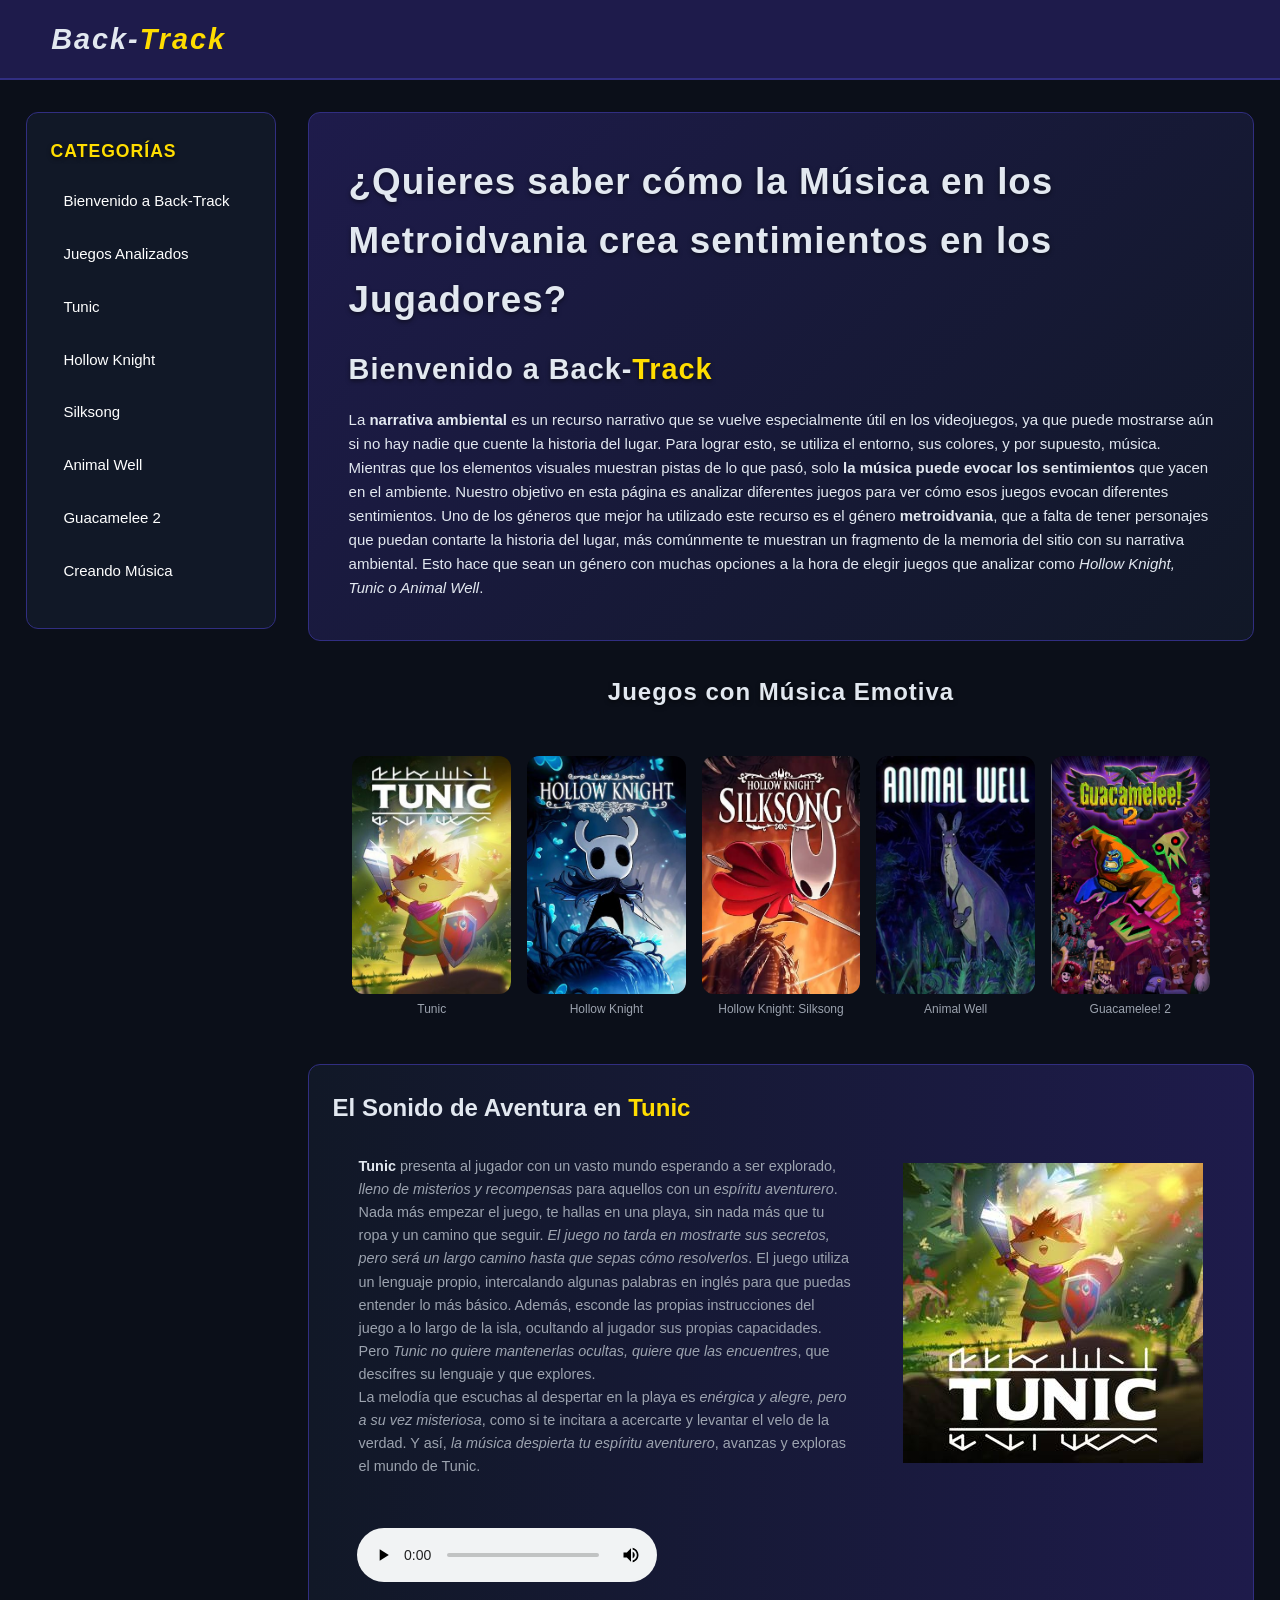
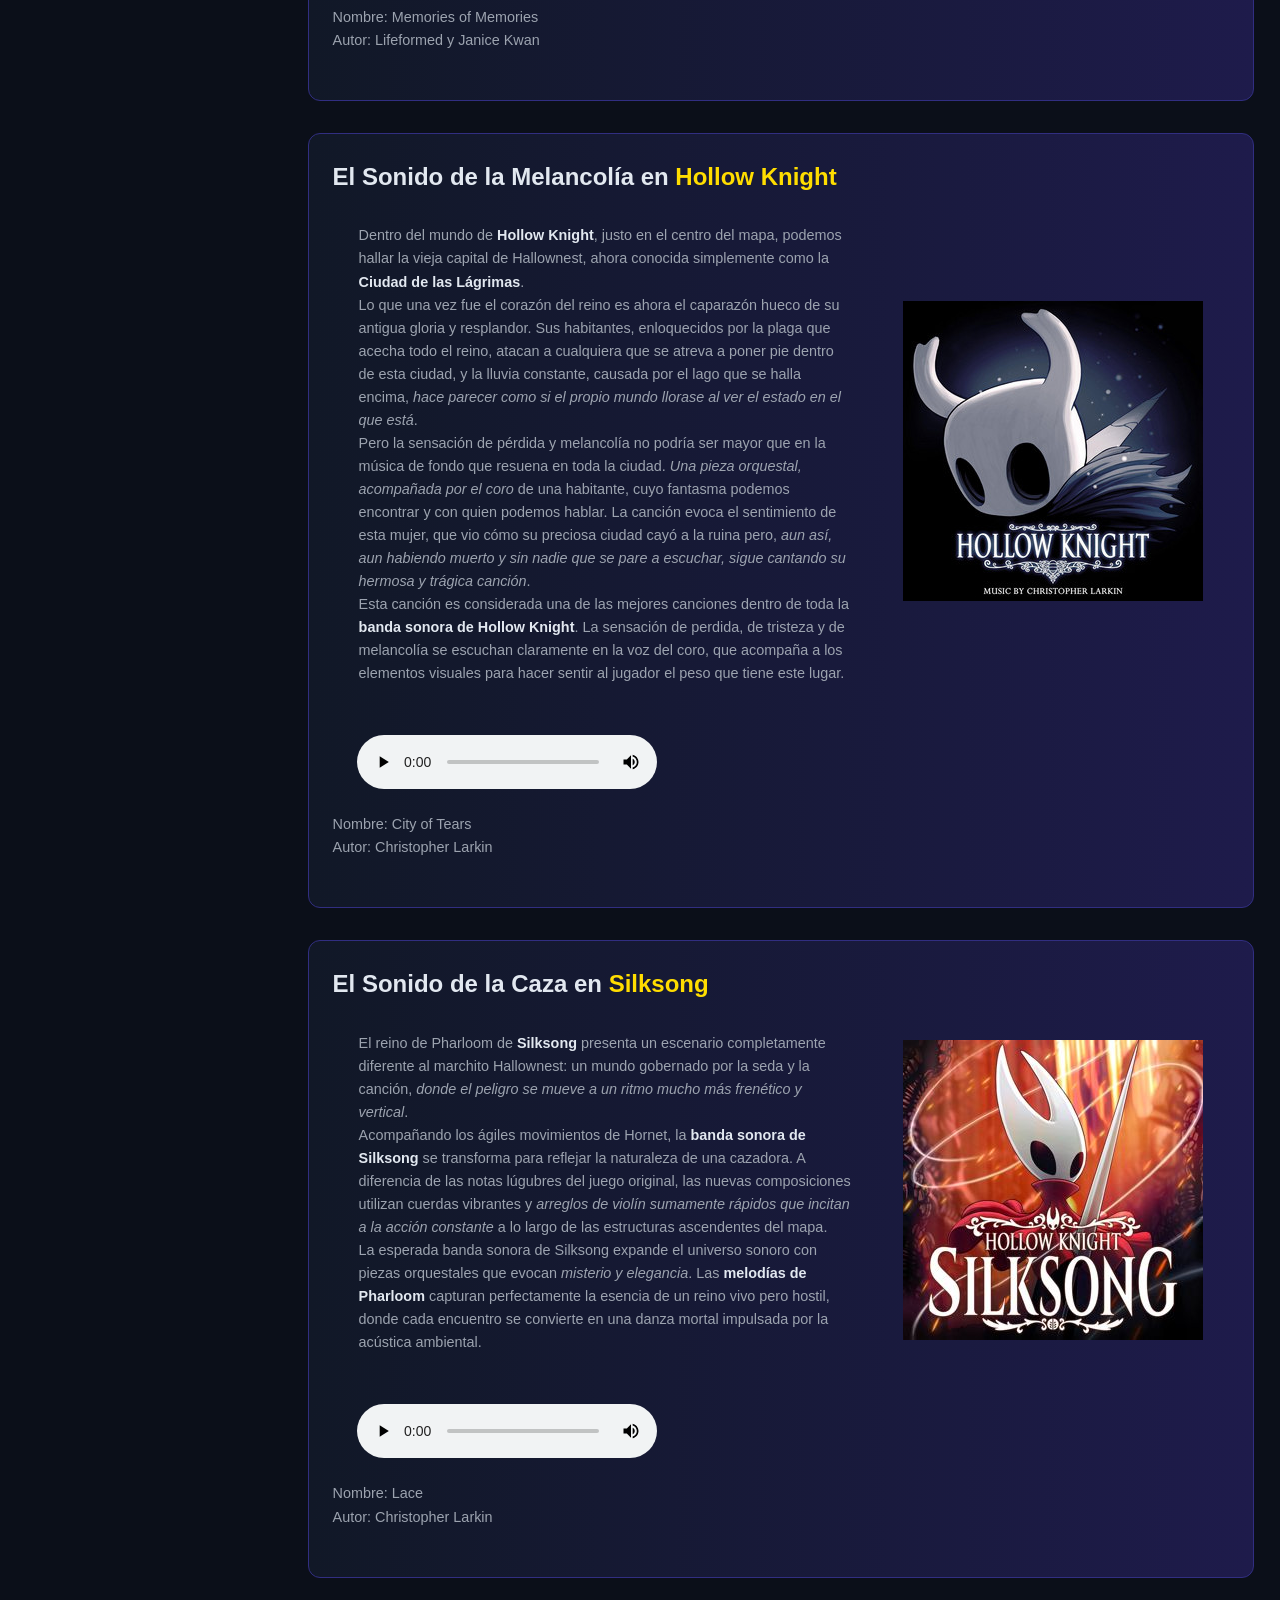
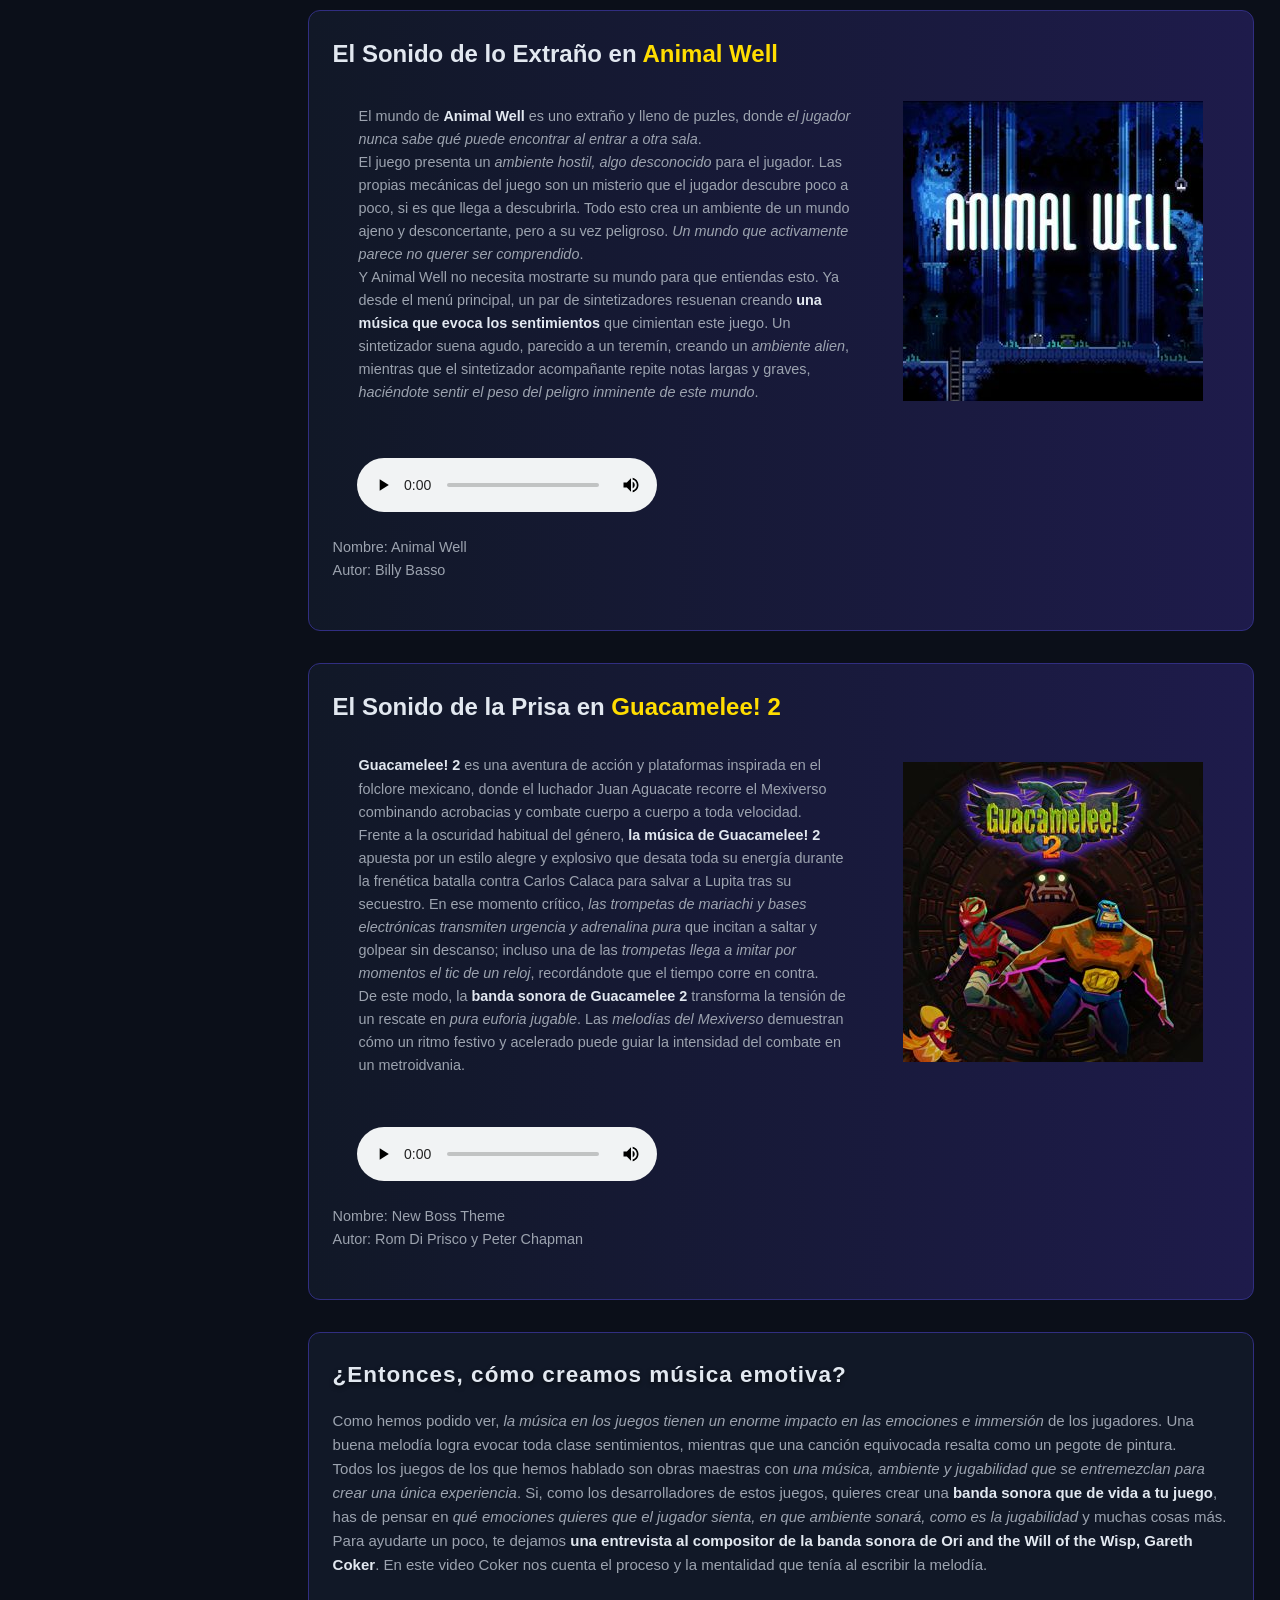
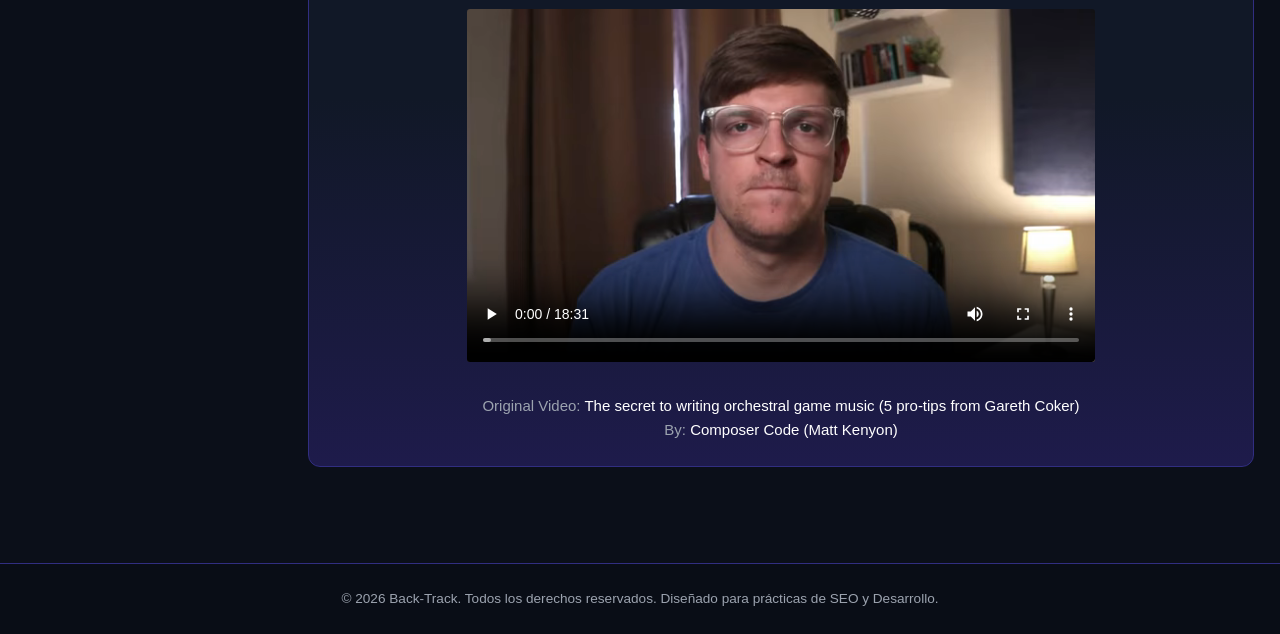
==== back-track_musica-metroidvania.html @ 27458c70 "rename" ====
<!DOCTYPE html>
<html lang="es">

<head>
    <meta charset="UTF-8">
    <meta name="viewport" content="width=device-width, initial-scale=1.0">
    <title>Back-Track | Bandas Sonoras de Juegos Metroidvania</title>
    <meta name="description" content="Aprende sobre como diferentes juegos de metroidvania 
    utilizan música para evocar emociones y crear un ambiente que se entrelaza con el entorno y la historia.">
    <link rel="stylesheet" href="style.css">
</head>

<body>

    <!-- Semántica de la Página Web -->

    <!-- CABECERA / MENÚ DE NAVEGACIÓN -->
    <header class="main-header">
        <div class="logo">
            Back-<span class="accent">Track</span>
        </div>
    </header>

    <!-- CONTENEDOR PRINCIPAL (ESTRUCTURA DE DOS COLUMNAS) -->
    <div class="main-container">

        <!-- Aquí el menú general de categorías (Aside) -->
        <aside class="sidebar-categories">
            <h2>Categorías</h2>
            <ul>
                <li><a href="#Inicio" title="Ir al principio de la página">Bienvenido a Back-Track</a></li>
                <li><a href="#Juegos" title="Ir al índice de juegos analizados">Juegos Analizados</a></li>
                <li><a href="#Tunic" title="Ir al análisis de Tunic">Tunic</a></li>
                <li><a href="#Hollow-Knight" title="Ir al análisis de Hollow Knight">Hollow Knight</a></li>
                <li><a href="#Silksong" title="Ir al análisis de Silksong">Silksong</a></li>
                <li><a href="#Animal-Well" title="Ir al análisis de Animal Well">Animal Well</a></li>
                <li><a href="#Guacamelee2" title="Ir al análisis de Guacamelee! 2">Guacamelee 2</a></li>
                <li><a href="#Creando-Música" title="¿Cómo creamos música emotiva?">Creando Música</a></li>
            </ul>
        </aside>

        <!-- CONTENIDO PRINCIPAL (SECCIÓN DE PISTAS) -->
        <main class="content-area">

            <section class="primer-bloque" id="Inicio">
                <h1>¿Quieres saber cómo la Música en los Metroidvania crea sentimientos en los Jugadores?</h1>
                <h2>Bienvenido a Back-<span class="accent">Track</span></h2>
                <p>
                    La <strong>narrativa ambiental</strong> es un recurso narrativo que se vuelve especialmente útil en los videojuegos,
                    ya que puede mostrarse
                    aún si no hay nadie que cuente la historia del lugar. Para lograr esto, se utiliza el entorno, sus
                    colores, y por supuesto,
                    música.
                    Mientras que los elementos visuales muestran pistas de lo que pasó, solo <strong>la música puede evocar
                    los sentimientos</strong> que yacen
                    en el ambiente. Nuestro objetivo en esta página es analizar diferentes juegos para ver cómo esos
                    juegos evocan diferentes
                    sentimientos.
                    Uno de los géneros que mejor ha utilizado este recurso es el género <strong>metroidvania</strong>, que a falta de
                    tener personajes que puedan contarte
                    la historia del lugar, más comúnmente te muestran un fragmento de la memoria del sitio con su
                    narrativa ambiental. Esto hace que
                    sean un género con muchas opciones a la hora de elegir juegos que analizar como <em>Hollow
                    Knight, Tunic o Animal Well</em>.
                </p>
            </section>


            <section id="Juegos">

                <h2 class="game-index-header">Juegos con Música Emotiva</h2>
                <article class="game-index">
                    <div class="game-element">
                        <a href="#Tunic">
                            <img src="img/Tunic_Tall.jpg" alt="Leer el Sonido de Aventura en Tunic" class="normal-img" title="Ir al análisis de Tunic">
                            <img src="img/Tunic_Square.jpg" alt="Leer el Sonido de Aventura en Tunic"
                                class="hidden-img"  title="Ir al análisis de Tunic">
                            <p>Tunic</p>
                        </a>
                    </div>

                    <div class="game-element">
                        <a href="#Hollow-Knight">
                            <img src="img/Hollow-Knight_Tall.jpg" alt="Leer el Sonido de la Melancolía en Hollow Knight"
                                class="normal-img"  title="Ir al análisis de Hollow Knight">
                            <img src="img/Hollow-Knight_Square.jpg"
                                alt="Leer el Sonido de la Melancolía en Hollow Knight" class="hidden-img"  title="Ir al análisis de Hollow Knight">
                            <p>Hollow Knight</p>
                        </a>
                    </div>

                    <div class="game-element">
                        <a href="#Silksong">
                            <img src="img/Silksong_Tall.jpg" alt="Leer el sonido de la Caza en Hollow Knight Silksong"
                                class="normal-img"  title="Ir al análisis de Silksong">
                            <img src="img/Silksong_Square.jpg" alt="Leer el sonido de la Caza en Hollow Knight Silksong"
                                class="hidden-img"  title="Ir al análisis de Silksong">
                            <p>Hollow Knight: Silksong</p>
                        </a>
                    </div>

                    <div class="game-element">
                        <a href="#Animal-Well">
                            <img src="img/Animal-Well_Tall.jpg" alt="Leer el Sonido de lo Extraño en Animal Well"
                                class="normal-img"  title="Ir al análisis de Animal Well">
                            <img src="img/Animal-Well_Square.jpg" alt="Leer el Sonido de lo Extraño en Animal Well"
                                class="hidden-img"  title="Ir al análisis de Animal Well">
                            <p>Animal Well</p>
                        </a>
                    </div>

                    <div class="game-element">
                        <a href="#Guacamelee2">
                            <img src="img/Guacamelee-2_Tall.jpg" alt="Leer el Sonido de la Prisa en Guacamelee! 2"
                                class="normal-img"  title="Ir al análisis de Guacamelee! 2">
                            <img src="img/Guacamelee-2_Square.jpg" alt="Leer el Sonido de la Prisa en Guacamelee! 2"
                                class="hidden-img"   title="Ir al análisis de Guacamelee! 2">
                            <p>Guacamelee! 2</p>
                        </a>
                    </div>
                </article>
            </section>


            <section> <!--Juegos-->
                <article class="audio-card" id="Tunic"> <!-- Tunic -->
                    <h3>El Sonido de Aventura en <span class="accent">Tunic</span></h3>
                    <table>
                        <tr>
                            <td class="card-text hidden-img">
                                <img src="img/Tunic_Square.jpg" alt="Imagen de Tunic" title="Tunic">
                            </td>
                        </tr>
                        <tr>
                            <td class="card-description card-text">
                                <p>
                                    <strong>Tunic</strong> presenta al jugador con un vasto mundo esperando a
                                    ser explorado, <em>lleno de
                                        misterios y recompensas</em> para aquellos con un <em>espíritu
                                        aventurero</em>.
                                </p>
                                <p>
                                    Nada más empezar el juego, te hallas en una playa, sin nada más que tu ropa y un
                                    camino que seguir. <em>El juego no tarda en mostrarte sus secretos,
                                        pero será un largo
                                        camino hasta que sepas cómo resolverlos</em>. El juego utiliza un lenguaje
                                    propio, intercalando
                                    algunas palabras en inglés para que puedas entender lo más básico. Además, esconde
                                    las
                                    propias instrucciones del juego a lo largo de la isla, ocultando al jugador sus
                                    propias
                                    capacidades. Pero <em>Tunic no quiere mantenerlas ocultas, quiere que
                                        las encuentres</em>, que descifres
                                    su lenguaje y que explores.
                                </p>
                                <p>
                                    La melodía que escuchas al despertar en la playa es <em>enérgica y
                                        alegre, pero a su vez
                                        misteriosa</em>, como si te incitara a acercarte y levantar el velo de la
                                    verdad. Y así, <em>la
                                        música despierta tu espíritu aventurero</em>, avanzas y exploras el mundo de
                                    Tunic.
                                </p>
                            </td>
                            <td class="normal-img card-text">
                                <img src="img/Tunic_Square.jpg" alt="Imagen de Tunic" title="Tunic">
                            </td>
                        </tr>
                    </table>
                    <audio controls src="audio/Memories-of-Memories_Tunic.opus" class="AudioTrack">Pista de audio de
                        Memories of
                        Memories</audio>
                    <div class="card-description bold">
                        <p>Nombre: Memories of Memories</p>
                        <p>Autor: Lifeformed y Janice Kwan</p>
                    </div>
                </article>

                <article class="audio-card" id="Hollow-Knight"> <!-- Hollow Knight -->
                    <h3>El Sonido de la Melancolía en <span class="accent">Hollow Knight</span></h3>
                    <table>
                        <tr>
                            <td class="card-text hidden-img">
                                <img src="img/Hollow-Knight_Square.jpg" alt="Imagen de Hollow Knight" title="Hollow Knight">
                            </td>
                        </tr>
                        <tr>
                            <td class="card-description card-text">
                                <p>
                                    Dentro del mundo de <strong>Hollow Knight</strong>, justo en el centro del
                                    mapa, podemos hallar
                                    la vieja capital de Hallownest, ahora conocida simplemente como la <strong>
                                        Ciudad de las
                                        Lágrimas</strong>.
                                </p>
                                <p>
                                    Lo que una vez fue el corazón del reino es ahora el caparazón hueco de su
                                    antigua gloria y resplandor. Sus habitantes, enloquecidos por la plaga que
                                    acecha todo el reino, atacan a cualquiera que se atreva a poner pie dentro de
                                    esta ciudad, y la lluvia constante, causada por el lago que se halla encima,
                                    <em>hace parecer como si el propio mundo llorase al ver el estado en
                                        el que está</em>.
                                </p>
                                <p>
                                    Pero la sensación de pérdida y melancolía no podría ser mayor que en la música de
                                    fondo
                                    que resuena en toda la ciudad. <em>Una pieza orquestal, acompañada
                                        por el coro</em> de una habitante,
                                    cuyo fantasma podemos encontrar y con quien podemos hablar. La canción evoca el
                                    sentimiento
                                    de esta mujer, que vio cómo su preciosa ciudad cayó a la ruina pero, <em>
                                        aun así, aun habiendo muerto
                                        y sin nadie que se pare a escuchar, sigue cantando su hermosa y trágica
                                        canción</em>.
                                </p>
                                <p>
                                    Esta canción es considerada una de las mejores canciones dentro de toda la <strong>banda sonora de Hollow Knight</strong>. La
                                    sensación de
                                    perdida, de tristeza y de melancolía se escuchan claramente en la voz del coro, que
                                    acompaña
                                    a los elementos visuales para hacer sentir al jugador el peso que tiene este lugar.
                                </p>
                            </td>
                            <td class="normal-img card-text">
                                <img src="img/Hollow-Knight_Square.jpg" alt="Imagen de Hollow Knight" title="Hollow Knight">
                            </td>
                        </tr>
                    </table>
                    <audio controls src="audio/City-of-Tears_Hollow-Knight.opus" class="AudioTrack">Pista de audio de
                        City of
                        Tears</audio>
                    <div class="card-description bold">
                        <p>Nombre: City of Tears</p>
                        <p>Autor: Christopher Larkin</p>
                    </div>
                </article>

                <article class="audio-card" id="Silksong"> <!-- Silksong -->
                    <h3>El Sonido de la Caza en <span class="accent">Silksong</span></h3>
                    <table>
                        <tr>
                            <td class="card-text hidden-img">
                                <img src="img/Silksong_Square.jpg" alt="Imagen de Hollow Knight Silksong" title="Silksong">
                            </td>
                        </tr>
                        <tr>
                            <td class="card-description card-text">
                                <p>
                                    El reino de Pharloom de <strong>Silksong</strong> presenta un escenario
                                    completamente diferente al marchito Hallownest:
                                    un mundo gobernado por la seda y la canción, <em>donde el peligro se mueve
                                    a un ritmo mucho más frenético y vertical</em>.
                                </p>
                                <p>
                                    Acompañando los ágiles movimientos de Hornet, la <strong>banda sonora de Silksong</strong>
                                    se transforma para reflejar la naturaleza de una cazadora.
                                    A diferencia de las notas lúgubres del juego original, las nuevas composiciones
                                    utilizan cuerdas vibrantes y
                                    <em>arreglos de violín sumamente rápidos que incitan a la acción
                                    constante</em> a lo largo de las estructuras ascendentes del mapa.
                                </p>
                                <p>
                                    La esperada banda sonora de Silksong
                                    expande el universo sonoro con piezas orquestales que evocan <em>misterio y
                                        elegancia</em>.
                                    Las <strong>melodías de Pharloom</strong> capturan perfectamente la esencia de un
                                    reino vivo pero hostil,
                                    donde cada encuentro se convierte en una danza mortal impulsada por la acústica
                                    ambiental.
                                </p>
                            </td>
                            <td class="normal-img card-text">
                                <img src="img/Silksong_Square.jpg" alt="Imagen de Silksong" title="Silksong">
                            </td>
                        </tr>
                    </table>
                    <audio controls src="audio/Lace_Silksong.opus" class="AudioTrack">Pista de audio de Lace</audio>
                    <div class="card-description bold">
                        <p>Nombre: Lace</p>
                        <p>Autor: Christopher Larkin</p>
                    </div>
                </article>

                <article class="audio-card" id="Animal-Well"> <!-- Animal Well -->
                    <h3>El Sonido de lo Extraño en <span class="accent">Animal Well</span></h3>
                    <table>
                        <tr>
                            <td class="card-text hidden-img">
                                <img src="img/Animal-Well_Square.jpg" alt="Imagen de Animal Well" title="Animal Well">
                            </td>
                        </tr>
                        <tr>
                            <td class="card-description card-text">
                                <p>
                                    El mundo de <strong>Animal Well</strong> es uno extraño y lleno de puzles,
                                    donde <em>el
                                        jugador nunca sabe qué puede encontrar al entrar a otra sala</em>.
                                </p>
                                <p>
                                    El juego presenta un <em>ambiente hostil, algo desconocido</em>
                                    para el jugador.
                                    Las propias mecánicas del juego son un misterio que el jugador descubre
                                    poco a poco, si es que llega a descubrirla. Todo esto crea un ambiente de
                                    un mundo ajeno y desconcertante, pero a su vez peligroso. <em>Un mundo que
                                    activamente parece no querer ser comprendido</em>.
                                </p>
                                <p>
                                    Y Animal Well no necesita mostrarte su mundo para que entiendas esto. Ya desde
                                    el menú principal, un par de sintetizadores resuenan creando <strong>una
                                    música que evoca
                                    los sentimientos</strong> que cimientan este juego. Un sintetizador suena agudo,
                                    parecido a
                                    un teremín, creando un <em>ambiente alien</em>, mientras que el
                                    sintetizador acompañante
                                    repite notas largas y graves, <em>haciéndote sentir el peso del
                                        peligro inminente de
                                        este mundo</em>.
                                </p>
                            </td>
                            <td class="normal-img card-text">
                                <img src="img/Animal-Well_Square.jpg" alt="Imagen de Animal Well" title="Animal Well">
                            </td>
                        </tr>
                    </table>
                    <audio controls src="audio/Animal-Well_Animal-Well.opus" class="AudioTrack">Pista de audio de Main
                        Menu</audio>
                    <div class="card-description bold">
                        <p>Nombre: Animal Well</p>
                        <p>Autor: Billy Basso</p>
                    </div>
                </article>

                <article class="audio-card" id="Guacamelee2"> <!-- Guacamelee 2 -->
                    <h3>El Sonido de la Prisa en <span class="accent">Guacamelee! 2</span></h3>
                    <table>
                        <tr>
                            <td class="card-text hidden-img">
                                <img src="img/Guacamelee-2_Square.jpg" alt="Imagen de Guacamelee! 2" title="Guacamelee! 2">
                            </td>
                        </tr>
                        <tr>
                            <td class="card-description card-text">
                                <p>
                                    <strong>Guacamelee! 2</strong> es una aventura de acción y plataformas inspirada en el folclore
                                    mexicano,
                                    donde el luchador Juan Aguacate recorre el Mexiverso combinando acrobacias
                                        y combate cuerpo a cuerpo a toda velocidad.
                                </p>
                                <p>
                                    Frente a la oscuridad habitual del género, <strong>la música de
                                    Guacamelee! 2</strong>
                                    apuesta por un estilo alegre y explosivo que desata toda su energía durante la
                                    frenética batalla contra Carlos Calaca para salvar a Lupita tras su secuestro.
                                    En ese momento crítico, <em>las trompetas de mariachi y bases electrónicas transmiten
                                    urgencia y adrenalina pura</em> que incitan a saltar y golpear sin
                                    descanso;
                                    incluso una de las <em>trompetas llega a imitar por momentos el tic de un reloj</em>,
                                    recordándote que el tiempo corre en contra.
                                </p>
                                <p>
                                    De este modo, la <strong>banda sonora de Guacamelee 2</strong>
                                    transforma la tensión de un rescate en <em>pura euforia
                                        jugable</em>.
                                    Las <em>melodías del Mexiverso</em> demuestran cómo un ritmo
                                    festivo y acelerado puede guiar la intensidad del combate en un metroidvania.
                                </p>
                            </td>
                            <td class="normal-img card-text">
                                <img src="img/Guacamelee-2_Square.jpg" alt="Imagen de Guacamelee 2" title="Guacamelee! 2">
                            </td>
                        </tr>
                    </table>
                    <audio controls src="audio/New-Boss-Theme_Guacamelee-2.opus" class="AudioTrack">Pista de audio de New
                        Boss Theme</audio>
                    <div class="card-description bold">
                        <p>Nombre: New Boss Theme</p>
                        <p>Autor: Rom Di Prisco y Peter Chapman</p>
                    </div>
                </article>
            </section>

            <section> <!--Crear Música-->
                <article class="conclusion-card" id="Creando-Música">
                    <h2>¿Entonces, cómo creamos música emotiva?</h2>
                    <p>
                        Como hemos podido ver, <em>la música en los juegos tienen un enorme impacto en las emociones
                            e immersión</em> de los jugadores. Una buena melodía logra evocar toda clase
                        sentimientos, mientras que
                        una canción equivocada resalta como un pegote de pintura.
                    </p>
                    <p>
                        Todos los juegos de los que hemos hablado son obras maestras con <em>una música, ambiente y
                        jugabilidad que
                        se entremezclan para crear una única experiencia</em>. Si, como los desarrolladores de
                        estos juegos, quieres crear
                        una <strong>banda sonora que de vida a tu juego</strong>, has de pensar en <em>qué emociones quieres que el
                        jugador sienta,
                        en que ambiente sonará, como es la jugabilidad</em> y muchas cosas más.
                    </p>
                    <p>
                        Para ayudarte un poco, te dejamos <strong>una entrevista al compositor de la banda sonora de Ori
                            and the Will of the Wisp, Gareth Coker</strong>.
                        En este video Coker nos cuenta el proceso y la mentalidad que tenía al escribir la melodía.
                    </p>
                    <video controls class="video">
                        <source src="video/The secret to writing orchestral game music (5 pro-tips from Gareth Coker) [RxjiWSmL9zw].webm"
                        title="The secret to writing orchestral game music (5 pro-tips from Gareth Coker)">
                        El video no se a podido cargar
                    </video>
                    <p class="link">Original Video: <a href="https://www.youtube.com/watch?v=RxjiWSmL9zw&t" rel="external" title="Ir al video original">The secret
                            to writing orchestral game music (5 pro-tips from Gareth Coker)</a></p>
                    <p class="link">By: <a href="https://www.youtube.com/@composercode" rel="external" title="Ir al canal de Composer Code">Composer Code (Matt Kenyon)</a>
                    </p>
                </article>
            </section>
        </main>
    </div>

    <!-- PIE DE PÁGINA -->
    <footer class="main-footer">
        <p>&copy; 2026 Back-Track. Todos los derechos reservados. Diseñado para prácticas de SEO y Desarrollo.</p>
    </footer>

</body>

</html>
---- style.css ----
/* ==========================================================================
   1. RESET Y CONFIGURACIÓN GENERAL (Con nuevas fuentes)
   ========================================================================== */
* {
    margin: 0;
    padding: 0;
    box-sizing: border-box;

    --border-color: #e2e8f0;
    --border-color-dark: #312e81;

    --text-color-bright: #e2e8f0;
    --text-highlight-color-light: #FE0;
    --paragraph-color: #9ca3af;
    --text-color-dark: #000;
    --text-higlight-color-dark: #430;

    --link-color: #ffffff;
    --link-highlight-color: #DA0;

    --bg-color: #0b0f19;
    --bg-color-dark: #090d16;
    --card-bg-color: #1e1b4b;
    --card-bg-color-dark: #111827;

    --accent-color: #FD0;

    --title-font: 'Space Grotesk', sans-serif;
    --header-font: 'Orbitron', sans-serif;
    --text-font: 'Space Grotesk', sans-serif;

}

body {
    background-color: var(--bg-color); /* Fondo oscuro gamer */
    color: var(--text-color-bright);
    font-family: var(--title-font); /* Texto base super moderno */
    font-size: 15px;
    line-height: 1.6;
}

a {
    text-decoration: none;
    color: inherit;
    transition: all 0.3s ease;
}

.AudioTrack{
    margin: 1.5rem;
}

strong{
    color: var(--text-color-bright);
}

.card-text
{
    padding: 1.5rem;
}

.hidden-img
{
    display: none;
}

.game-index-header
{
    font-size: 24px;
    text-align: center;
}

.game-index
{
    display: grid;
    grid-template-columns: repeat(5,0.2fr);
    margin: 2.3rem;
}

.game-element
{
    font-size: 12px;
    color: var(--paragraph-color);
    text-align: center;
    padding: 0.5rem;
}

.game-element img
{
    width: 100%;
    border-radius: 12px;
}

.game-element:hover img
{
    transform: scale(1.05);
    border: 2px solid var(--border-color);
}

.primer-bloque
{
    background: linear-gradient(135deg, var(--card-bg-color) 0%, var(--card-bg-color-dark) 100%);
    padding: 2.5rem;
    border-radius: 12px;
    margin-bottom: 2rem;
    border: 1px solid var(--border-color-dark);
}

.primer-bloque h1, h2
{
    font-family: var(--header-font);
    font-weight: 800;
    color: var(--text-color-bright);
    margin-bottom: 1rem;
    letter-spacing: 1px;
    text-shadow: 0 2px 4px rgba(0,0,0,0.5);
}
.primer-bloque h1 {font-size: 2.3rem;}
.primer-bloque h2 {font-size: 1.8rem;}

video
{
    margin: 2rem;
    width: 70%;
    border-radius: 0.2rem;
    align-self: center;
}

.conclusion-card
{
    background-color: var(--bg-color-dark); /* For browsers that do not support gradients */
    background-image: linear-gradient(to top, var(--card-bg-color), var(--card-bg-color-dark) 50%);
    color: var(--paragraph-color);
    border: 1px solid var(--border-color-dark);
    border-radius: 12px;
    padding: 1.5rem;
    display: flex;
    flex-direction: column;
    justify-content: space-between;
    transition: transform 0.3s ease, border-color 0.3s ease;
    margin: 2rem 0px;
}
.conclusion-card h2
{
    color: var(--text-color-bright);
}

.link
{
    text-align: center;
}
.link a
{
    color: var(--link-color);
}
.link a:hover
{
    color: var(--link-highlight-color);
}

/* ==========================================================================
   2. CABECERA (HEADER)
   ========================================================================== */
.main-header {
    background-color: var(--card-bg-color);
    border-bottom: 2px solid var(--border-color-dark);
    display: flex;
    justify-content: space-between;
    align-items: center;
    padding: 1rem 4%;
    position: sticky;
    top: 0;
    z-index: 100;
}

.logo {
    font-family: var(--header-font); /* Logotipo futurista */
    font-size: 1.8rem;
    font-weight: 800;
    letter-spacing: 2px;
    font-style: italic;
    color: var(--text-color-bright);
}

.accent
{
    color: var(--accent-color);
}

/* ==========================================================================
   3. ESTRUCTURA PRINCIPAL (LAYOUT DE DOS COLUMNAS)
   ========================================================================== */
.main-container {
    display: flex;
    max-width: 1400px;
    margin: 2rem auto;
    padding: 0 2%;
    gap: 2rem;
}

/* Menú Lateral */
.sidebar-categories {
    flex: 0 0 250px;
    background-color: var(--card-bg-color-dark);
    padding: 1.5rem;
    border-radius: 12px;
    border: 1px solid var(--border-color-dark);
    height: fit-content;
}

.sidebar-categories h2 {
    font-family: var(--header-font);
    font-size: 1.1rem;
    margin-bottom: 1rem;
    color: var(--accent-color);
    text-transform: uppercase;
    letter-spacing: 1px;
}

.sidebar-categories ul {
    list-style: none;
}

.sidebar-categories li {
    margin-bottom: 0.8rem;
}

.sidebar-categories a {
    display: block;
    padding: 0.5rem 0.8rem;
    border-radius: 6px;
    color: var(--link-color);
    font-weight: 500;
}

.sidebar-categories a:hover, .sidebar-categories a.active-cat {
    background-color: var(--bg-color);
    color: var(--link-highlight-color);
    border-left: 4px solid var(--border-color-dark);
    padding-left: 0.6rem;
}

/* Zona de Contenido */
.content-area {
    flex: 1;
}

/* ==========================================================================
   5. TARJETAS DE AUDIO (CSS GRID)
   ========================================================================== */

.audio-card {
    background-color: var(--card-bg-color-dark);
    background-image: linear-gradient(to right, var(--card-bg-color-dark), var(--card-bg-color));
    border: 1px solid var(--border-color-dark);
    border-radius: 12px;
    padding: 1.5rem;
    display: flex;
    flex-direction: column;
    justify-content: space-between;
    transition: transform 0.3s ease, border-color 0.3s ease;
    margin: 2rem 0px;
}


.audio-card h3
{
    font-size: 24px;
    font-family: var(--title-font);
}

.card-description {
    font-size: 0.9rem;
    color: var(--paragraph-color);
    margin-bottom: 1.5rem;
    flex-grow: 1;
}

/* Contenedor del reproductor */
.audio-player-wrapper {
    margin-bottom: 1.5rem;
}

.audio-player-wrapper audio {
    width: 100%;
    height: 40px;
    border-radius: 8px;
}
/* ==========================================================================
   6. PIE DE PÁGINA (FOOTER)
   ========================================================================== */
.main-footer {
    background-color: var(--bg-color-dark);
    border-top: 1px solid var(--border-color-dark);
    text-align: center;
    padding: 1.5rem;
    margin-top: 4rem;
    font-size: 0.85rem;
    color: var(--paragraph-color);
}

/* ==========================================================================
   7. ADAPTACIÓN A MÓVILES (RESPONSIVE)
   ========================================================================== */
@media (max-width: 1200px) {
    
    .normal-img {
        display: none;
    }

    .hidden-img{
        display: block;
    }
    .game-index
    {
        grid-template-columns: repeat(3,0.33fr);
    }
}
@media (max-width: 900px) {
    .game-index
    {
        grid-template-columns: repeat(2,0.5fr);
    }
}

@media (max-width: 768px) {
    .main-container {
        flex-direction: column;
    }
    
    .sidebar-categories {
        flex: none;
        width: 100%;
    }
    
    .main-header {
        flex-direction: column;
        gap: 1rem;
    }
}
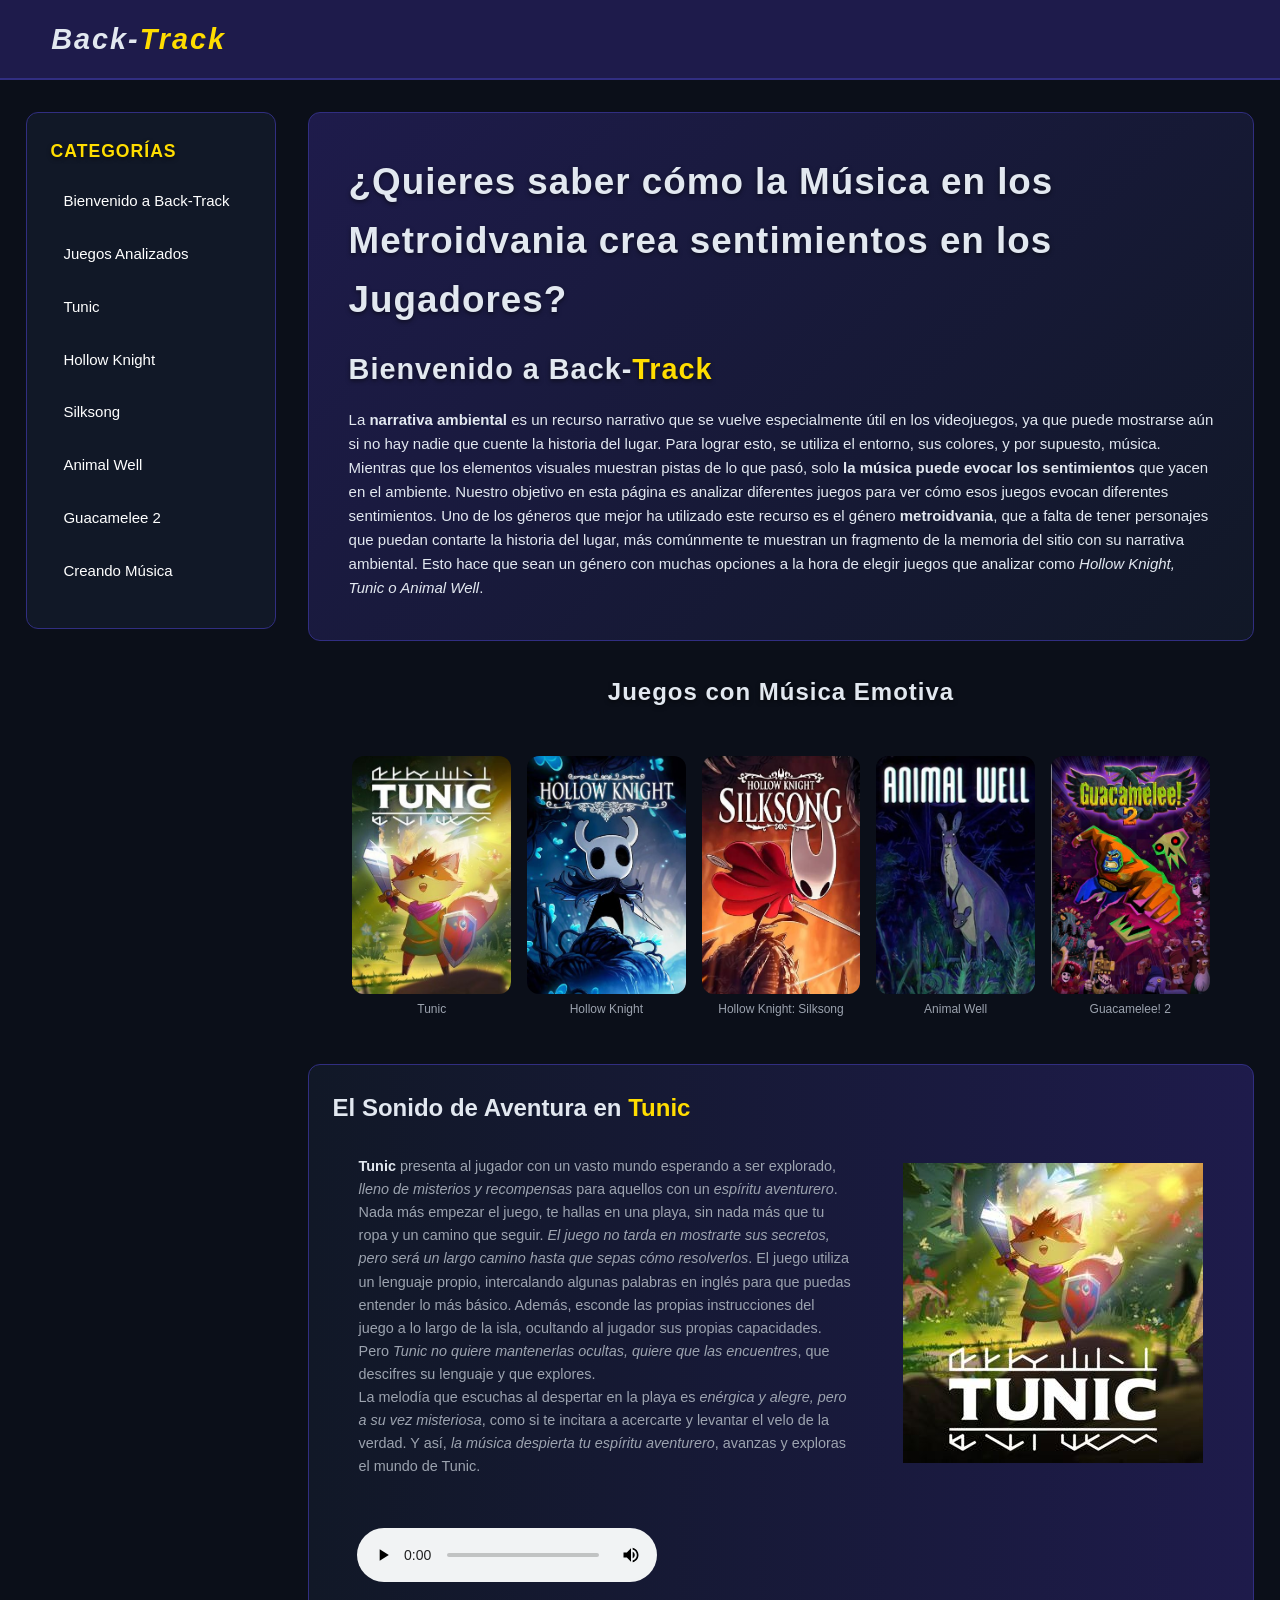
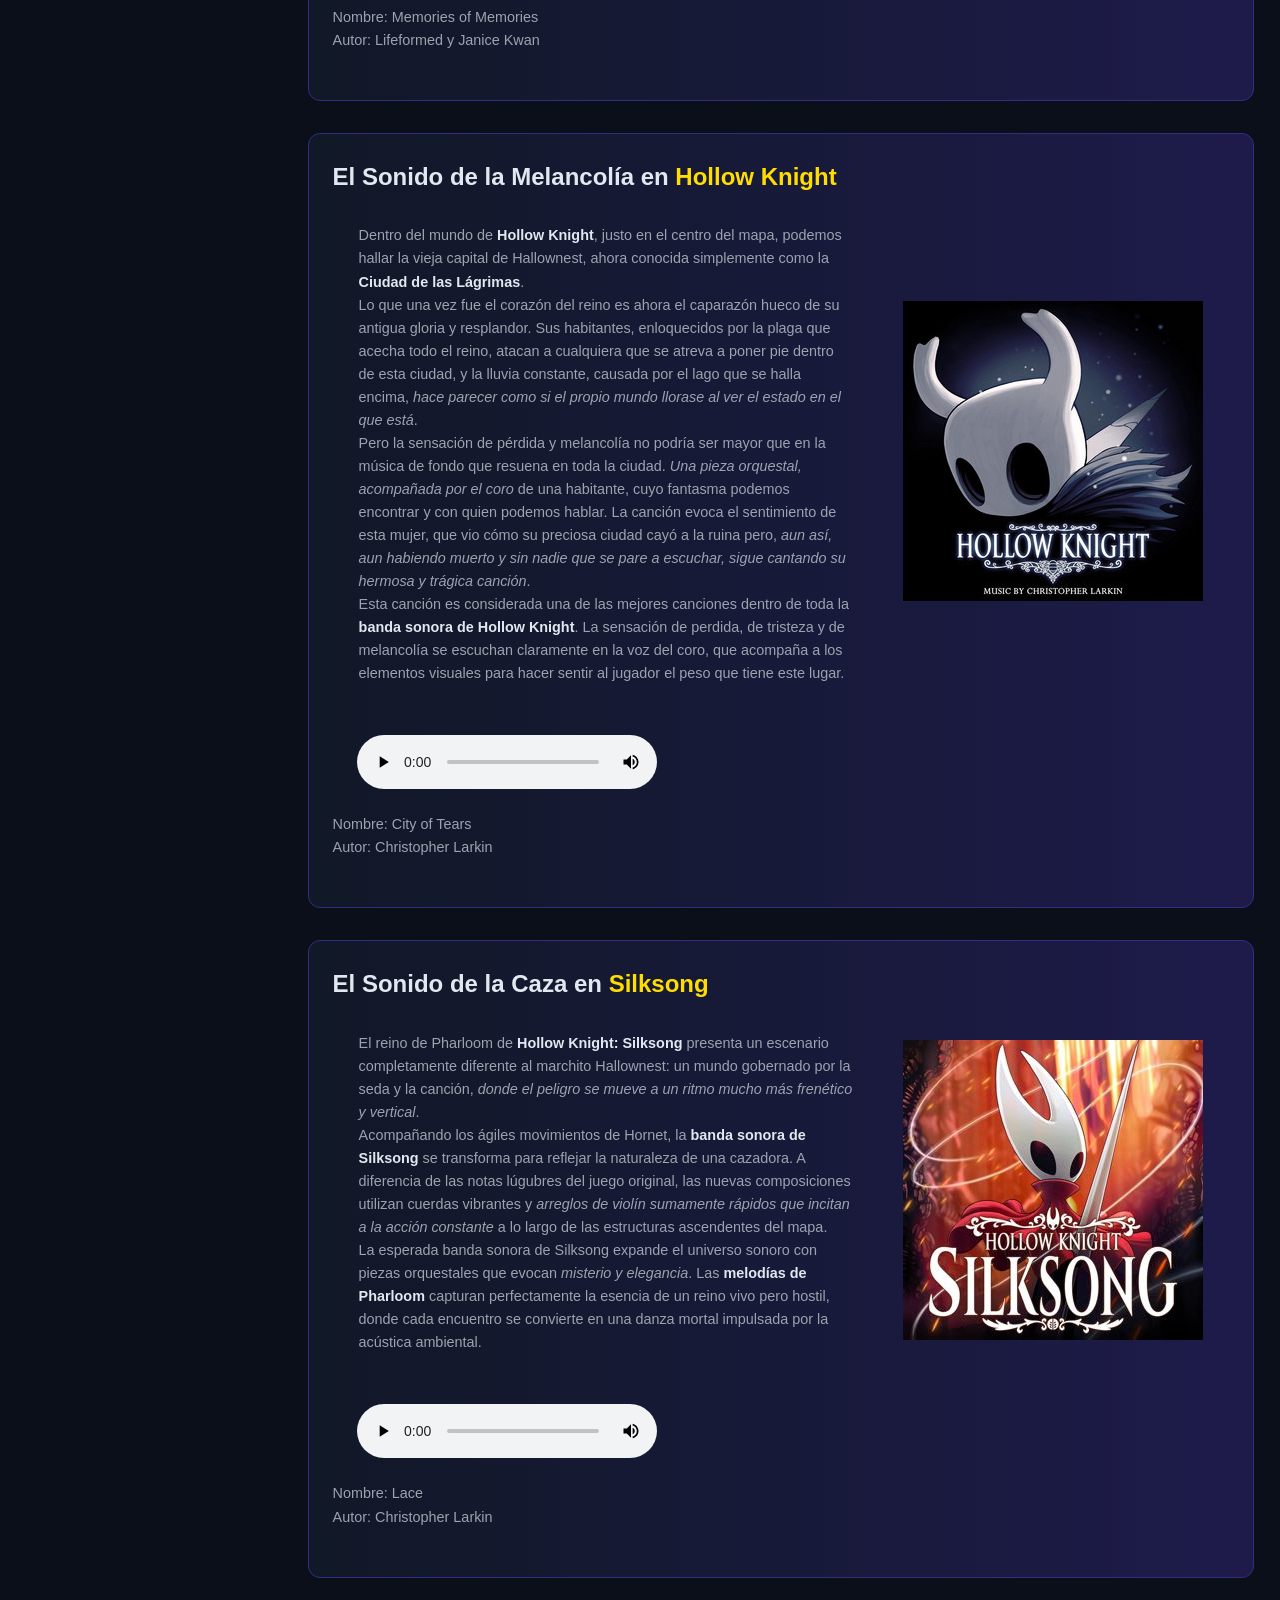
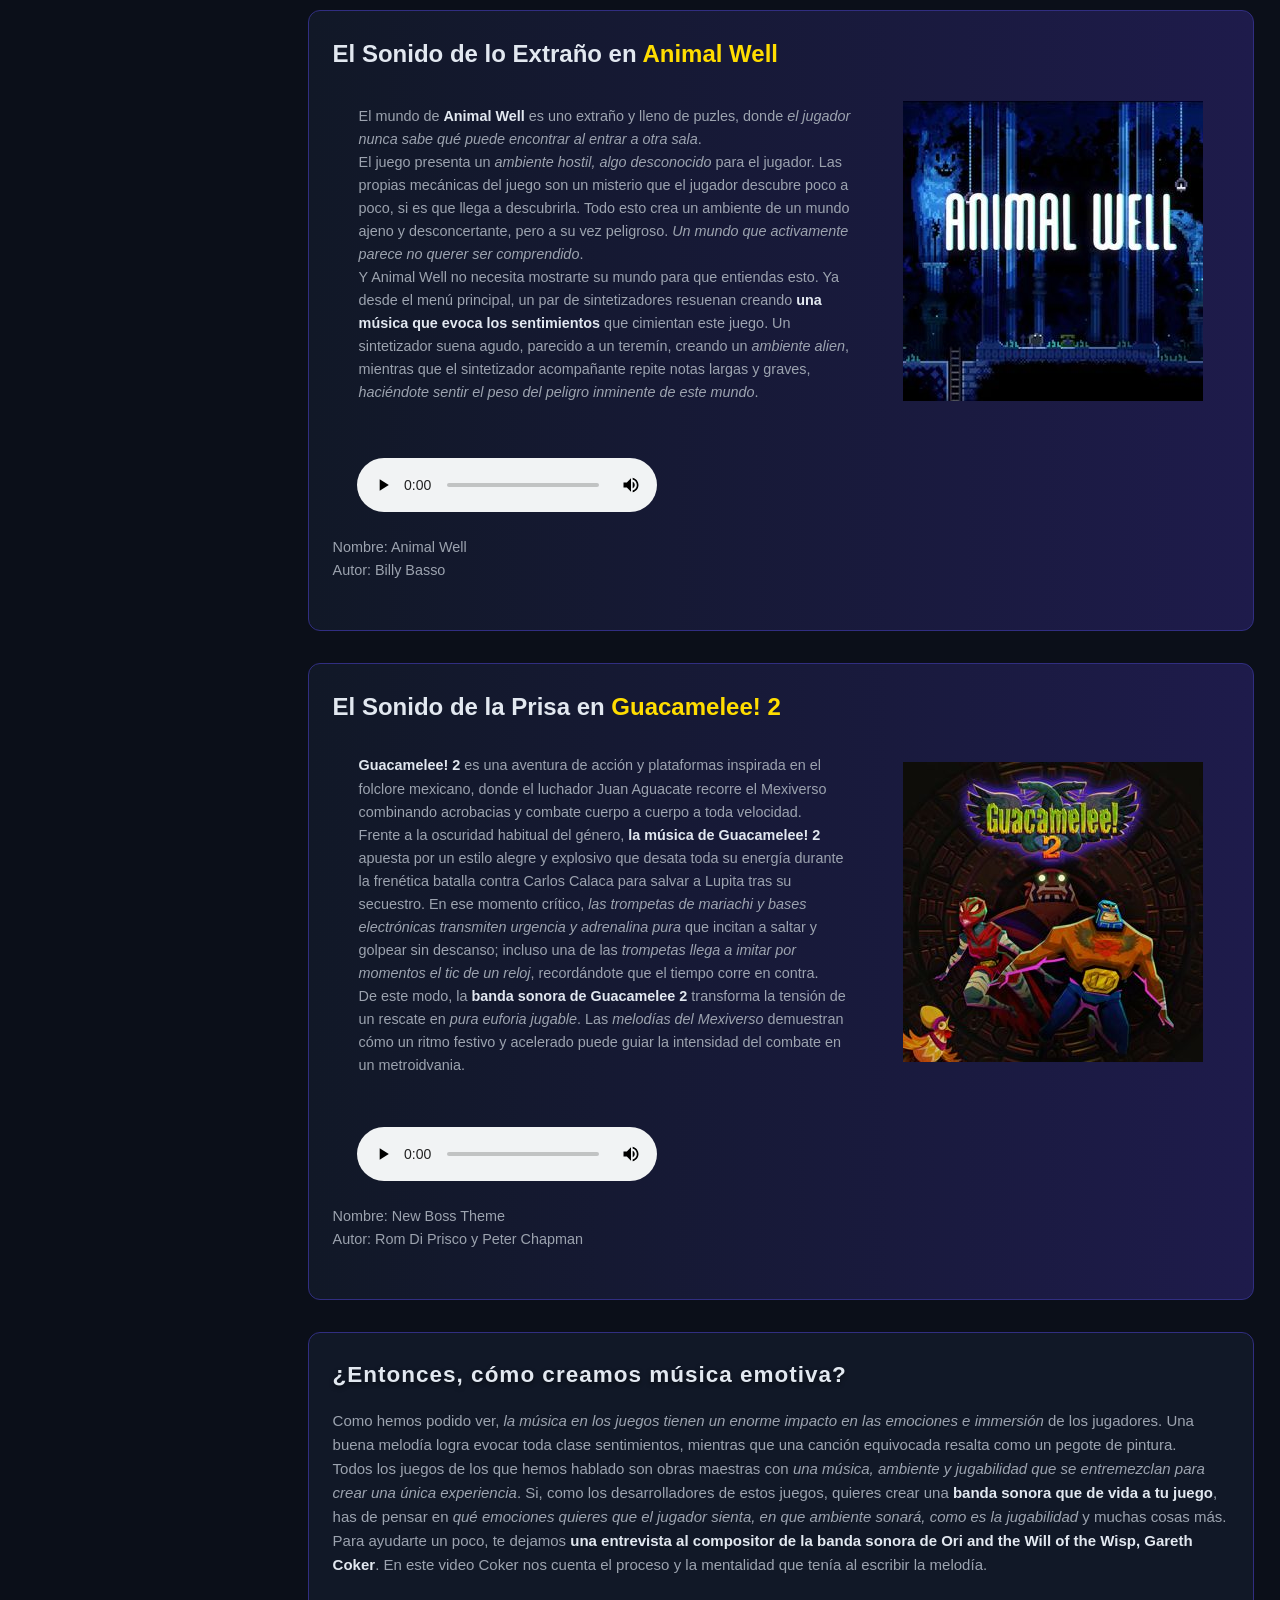
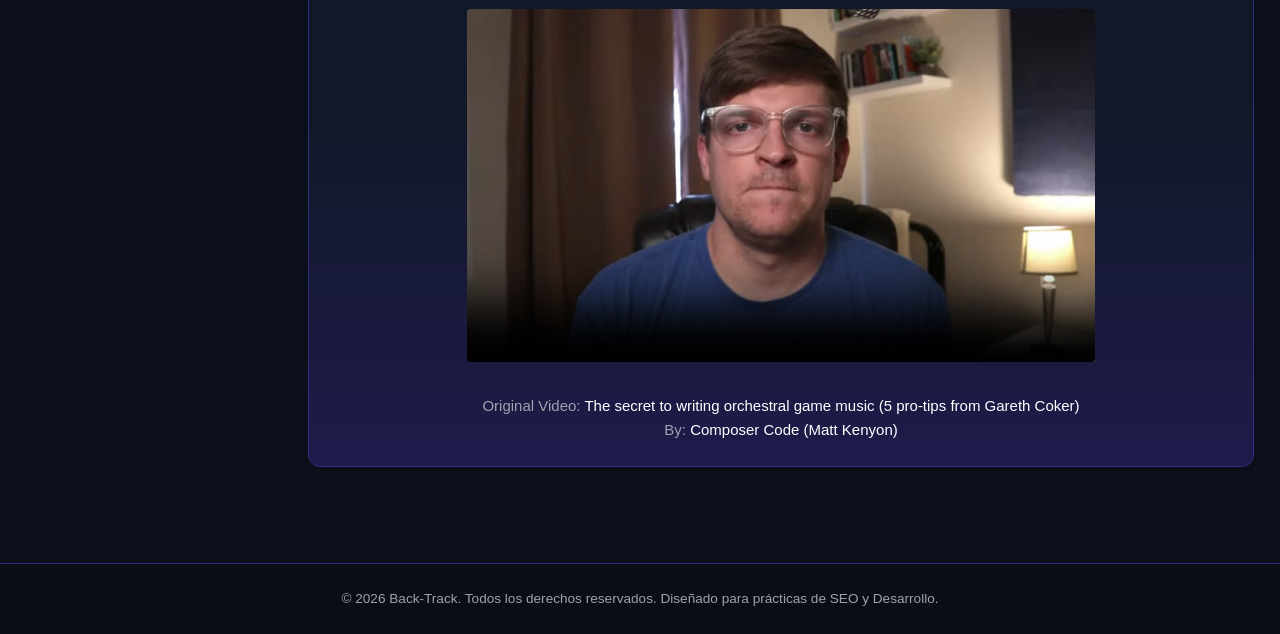
==== commit 5b0c26eb: "hk silksong" ====
--- a/back-track_musica-metroidvania.html
+++ b/back-track_musica-metroidvania.html
@@ -246,7 +246,7 @@
                         <tr>
                             <td class="card-description card-text">
                                 <p>
-                                    El reino de Pharloom de <strong>Silksong</strong> presenta un escenario
+                                    El reino de Pharloom de <strong>Hollow Knight: Silksong</strong> presenta un escenario
                                     completamente diferente al marchito Hallownest:
                                     un mundo gobernado por la seda y la canción, <em>donde el peligro se mueve
                                     a un ritmo mucho más frenético y vertical</em>.
